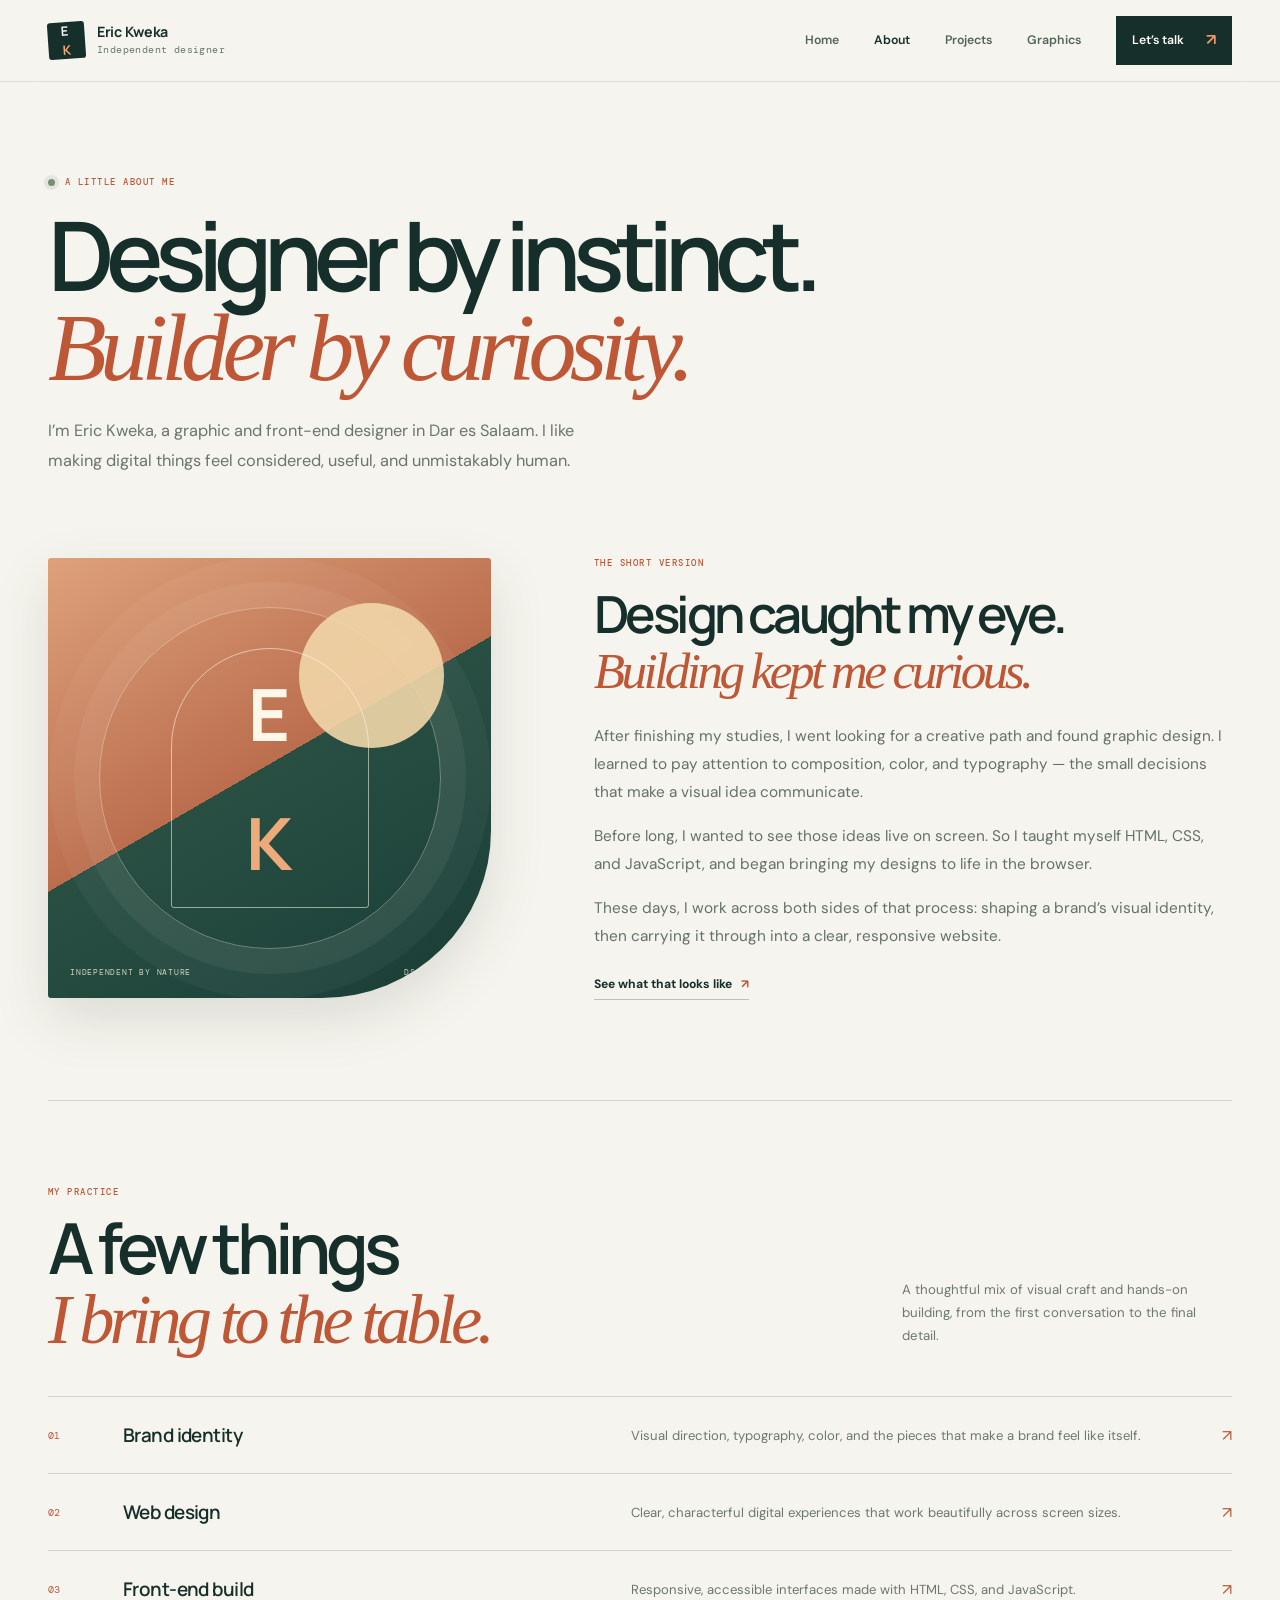
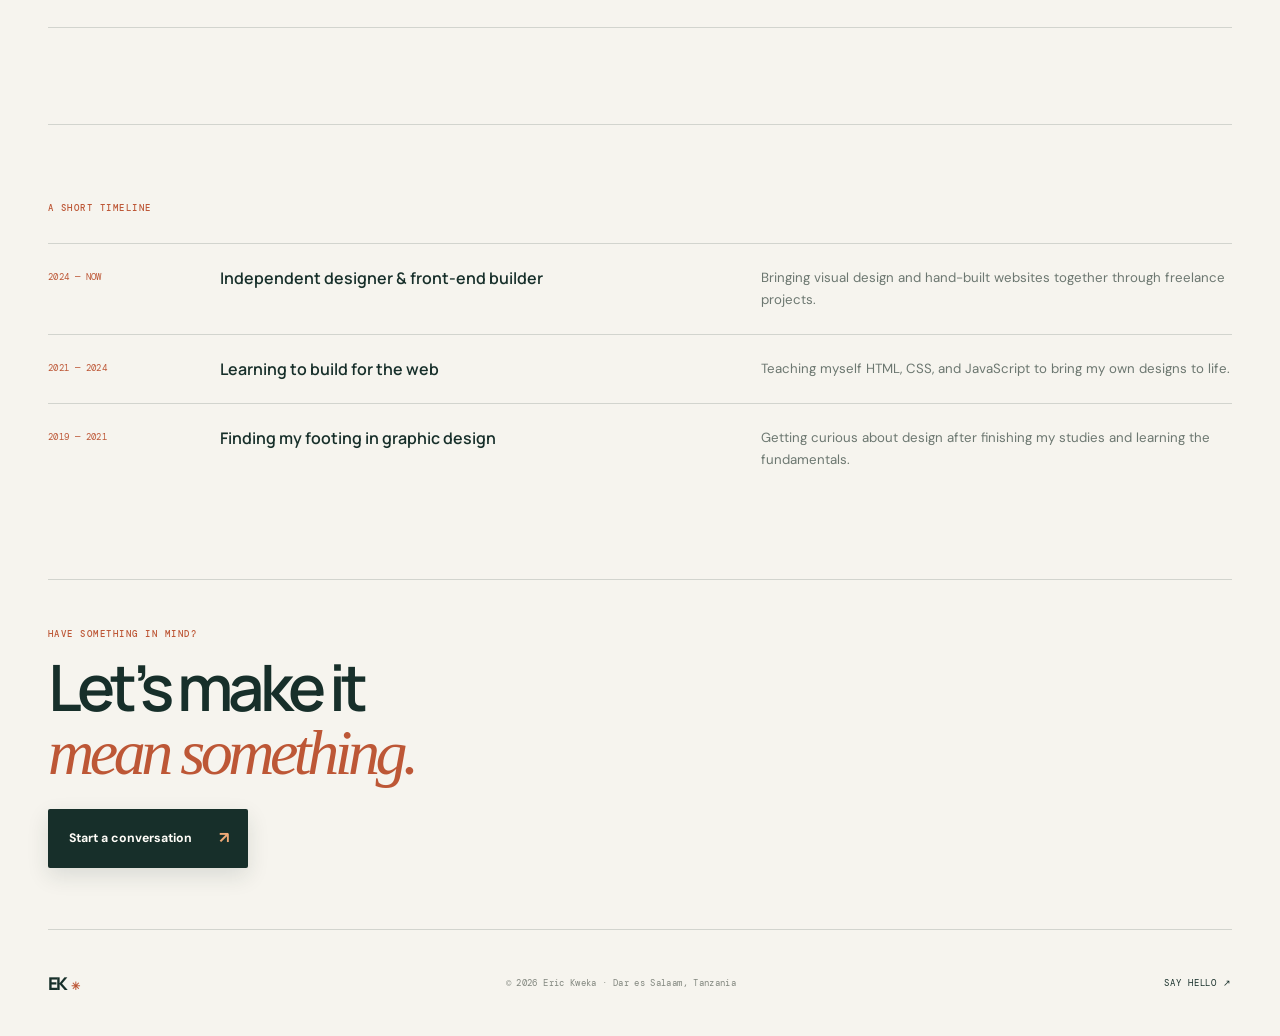
==== about.html @ 7717705d "Add files via upload" ====
<!doctype html>
<html lang="en">
<head>
  <meta charset="utf-8"><meta name="viewport" content="width=device-width, initial-scale=1"><meta name="theme-color" content="#f4f1e9">
  <meta name="description" content="Meet Eric Kweka, a graphic and front-end designer based in Dar es Salaam, Tanzania.">
  <title>About — Eric Kweka</title>
  <link rel="preconnect" href="https://fonts.googleapis.com"><link rel="preconnect" href="https://fonts.gstatic.com" crossorigin>
  <link href="https://fonts.googleapis.com/css2?family=DM+Mono:wght@400;500&family=DM+Sans:wght@400;500;600;700&family=Manrope:wght@400;500;600;700;800&display=swap" rel="stylesheet"><link rel="stylesheet" href="style.css">
</head>
<body>
  <header class="site-header"><a class="wordmark" href="index.html" aria-label="Eric Kweka, home"><span class="wordmark-mark">E<span>K</span></span><span>Eric Kweka<small>Independent designer</small></span></a><button class="menu-btn" aria-expanded="false" aria-controls="site-nav"><span>Menu</span><i></i><i></i></button><nav class="site-nav" id="site-nav" aria-label="Main navigation"><a href="index.html">Home</a><a href="about.html" aria-current="page">About</a><a href="projects.html">Projects</a><a href="graphics.html">Graphics</a><a class="nav-contact" href="contact.html">Let’s talk <span>↗</span></a></nav></header>
  <main class="wrap inner-page">
    <section class="page-intro"><p class="eyebrow"><span class="status-dot"></span> A LITTLE ABOUT ME</p><h1>Designer by instinct.<br><em>Builder by curiosity.</em></h1><p class="page-lede">I’m Eric Kweka, a graphic and front-end designer in Dar es Salaam. I like making digital things feel considered, useful, and unmistakably human.</p></section>
    <section class="about-story"><div class="about-art"><div class="portrait-monogram">E<span>K</span></div><div class="about-art-label"><span>INDEPENDENT BY NATURE</span><span>DSM · TZ&nbsp; ✳</span></div></div><div class="story-copy"><p class="eyebrow">THE SHORT VERSION</p><h2>Design caught my eye.<br><em>Building kept me curious.</em></h2><p>After finishing my studies, I went looking for a creative path and found graphic design. I learned to pay attention to composition, color, and typography — the small decisions that make a visual idea communicate.</p><p>Before long, I wanted to see those ideas live on screen. So I taught myself HTML, CSS, and JavaScript, and began bringing my designs to life in the browser.</p><p>These days, I work across both sides of that process: shaping a brand’s visual identity, then carrying it through into a clear, responsive website.</p><a class="text-link" href="projects.html">See what that looks like <span>↗</span></a></div></section>
    <section class="about-capabilities"><div class="section-heading"><div><p class="eyebrow">MY PRACTICE</p><h2>A few things<br><em>I bring to the table.</em></h2></div><p class="capabilities-note">A thoughtful mix of visual craft and hands-on building, from the first conversation to the final detail.</p></div><div class="capability-list"><div><span>01</span><h3>Brand identity</h3><p>Visual direction, typography, color, and the pieces that make a brand feel like itself.</p><b>↗</b></div><div><span>02</span><h3>Web design</h3><p>Clear, characterful digital experiences that work beautifully across screen sizes.</p><b>↗</b></div><div><span>03</span><h3>Front-end build</h3><p>Responsive, accessible interfaces made with HTML, CSS, and JavaScript.</p><b>↗</b></div></div></section>
    <section class="about-timeline"><p class="eyebrow">A SHORT TIMELINE</p><div class="timeline-row"><span>2024 — NOW</span><h3>Independent designer &amp; front-end builder</h3><p>Bringing visual design and hand-built websites together through freelance projects.</p></div><div class="timeline-row"><span>2021 — 2024</span><h3>Learning to build for the web</h3><p>Teaching myself HTML, CSS, and JavaScript to bring my own designs to life.</p></div><div class="timeline-row"><span>2019 — 2021</span><h3>Finding my footing in graphic design</h3><p>Getting curious about design after finishing my studies and learning the fundamentals.</p></div></section>
    <section class="mini-cta"><span class="eyebrow">HAVE SOMETHING IN MIND?</span><h2>Let’s make it<br><em>mean something.</em></h2><a class="button button-dark" href="contact.html">Start a conversation <span>↗</span></a></section>
  </main>
  <footer class="site-footer wrap"><a class="footer-mark" href="index.html">EK<span>✳</span></a><span>© <span data-year>2026</span> Eric Kweka · Dar es Salaam, Tanzania</span><a href="mailto:kwekae376@gmail.com">SAY HELLO ↗</a></footer><script src="nav.js" defer></script>
</body>
</html>
---- style.css ----
@import url('https://fonts.googleapis.com/css2?family=DM+Mono:wght@400;500&family=DM+Sans:wght@400;500;600;700&family=Manrope:wght@400;500;600;700;800&display=swap');

:root{--paper:#f4f1e9;--paper-light:#fcfaf5;--ink:#183b35;--ink-soft:#31584e;--muted:#6b7770;--orange:#d06e46;--orange-light:#e9a176;--line:rgba(24,59,53,.18);--dark:#183b35;--white:#fffdf8;--mono:'DM Mono',monospace;--sans:'DM Sans',sans-serif;--display:'Manrope',sans-serif;--page:1160px}
*{box-sizing:border-box}html{scroll-behavior:smooth;scroll-padding-top:100px}body{margin:0;background:var(--paper);color:var(--ink);font:400 16px/1.65 var(--sans);-webkit-font-smoothing:antialiased}a{color:inherit;text-decoration:none}button,input,textarea{font:inherit}button,a{-webkit-tap-highlight-color:transparent}a:focus-visible,button:focus-visible,input:focus-visible,textarea:focus-visible{outline:2px solid var(--orange);outline-offset:4px}::selection{background:var(--orange);color:white}.wrap{width:min(var(--page),calc(100% - 96px));margin-inline:auto}
.site-header{height:88px;padding:0 max(48px,calc((100vw - var(--page))/2));display:flex;align-items:center;justify-content:space-between;border-bottom:1px solid var(--line);position:relative;z-index:10;background:rgba(244,241,233,.96)}.wordmark{display:flex;align-items:center;gap:12px;font:700 .89rem/1.2 var(--display);letter-spacing:-.02em}.wordmark>span:last-child{display:block}.wordmark small{display:block;color:var(--muted);font:400 .62rem/1.5 var(--mono);letter-spacing:.04em;margin-top:3px}.wordmark-mark{height:37px;width:37px;border-radius:50%;display:grid;place-items:center;background:var(--ink);color:var(--paper);font:700 .81rem var(--display);letter-spacing:-.1em;padding-right:3px}.wordmark-mark span{color:var(--orange-light)}.site-nav{display:flex;align-items:center;gap:35px}.site-nav>a{font-size:.8rem;font-weight:600;color:#53645d;transition:color .2s}.site-nav>a:hover,.site-nav>a[aria-current=page]{color:var(--ink)}.site-nav .nav-contact{display:flex;align-items:center;gap:22px;padding:10px 14px 10px 17px;border:1px solid var(--line);color:var(--ink)}.nav-contact span{color:var(--orange);font-size:1rem}.menu-btn{display:none}
.hero{padding-top:63px;display:grid;grid-template-columns:1.04fr .96fr;column-gap:45px;align-items:center;position:relative}.hero-copy{padding:19px 0 38px;position:relative;z-index:1}.eyebrow{display:flex;align-items:center;gap:10px;margin:0 0 19px;color:var(--orange);font:500 .61rem/1.5 var(--mono);letter-spacing:.14em}.status-dot{display:inline-block;width:7px;height:7px;border-radius:50%;background:#739174;box-shadow:0 0 0 4px rgba(115,145,116,.14);flex:none}.eyebrow-place{color:#8b9186}.hero h1,.page-intro h1{font:600 clamp(3.9rem,7.3vw,6.65rem)/.96 var(--display);letter-spacing:-.085em;margin:0;color:var(--ink)}h1 em,h2 em{font-family:Georgia,serif;font-weight:400;letter-spacing:-.07em;color:var(--orange);font-style:italic}.hero h1>span{color:var(--orange)}.hero-intro{max-width:445px;color:#606e67;font-size:1rem;line-height:1.85;margin:26px 0 24px}.hero-cta{display:flex;align-items:center;gap:27px}.button{display:inline-flex;align-items:center;justify-content:space-between;gap:27px;padding:14px 17px 14px 19px;border:1px solid transparent;font-size:.77rem;font-weight:700;transition:transform .2s,background .2s,color .2s}.button:hover{transform:translateY(-2px)}.button-dark{background:var(--ink);color:var(--white)}.button-dark:hover{background:#26534a}.button span{color:var(--orange-light);font-size:1rem}.text-link{display:inline-flex;align-items:center;gap:9px;font-size:.76rem;font-weight:700;border-bottom:1px solid rgba(24,59,53,.27);padding-bottom:5px;transition:color .2s,border-color .2s}.text-link:hover{color:var(--orange);border-color:var(--orange)}.text-link span{color:var(--orange)}
.hero-visual{height:456px;position:relative;overflow:hidden;background:#d7a579;isolation:isolate}.hero-visual:before{content:'';position:absolute;inset:14px;border:1px solid rgba(255,250,235,.45);z-index:5;pointer-events:none}.hero-visual:after{content:'';position:absolute;inset:0;background:linear-gradient(180deg,rgba(246,208,162,.04),rgba(24,59,53,.04));pointer-events:none}.visual-index{position:absolute;z-index:6;top:29px;left:30px;color:#fff9ec;font:400 .53rem/1.7 var(--mono);letter-spacing:.1em}.sun{width:134px;height:134px;position:absolute;z-index:-1;left:54%;top:18%;transform:translateX(-50%);border-radius:50%;background:#f5dfb6;box-shadow:0 0 55px rgba(255,241,197,.32)}.coast{position:absolute;left:-10%;width:125%;border-radius:50% 50% 0 0/30% 30% 0 0}.coast-back{height:37%;bottom:25%;background:#678476;transform:rotate(-8deg)}.coast-front{height:41%;bottom:4%;background:linear-gradient(165deg,#355d51,#183d36);transform:rotate(5deg)}.coast-front:after{content:'';position:absolute;inset:30% 0 0;background:repeating-linear-gradient(175deg,transparent 0 23px,rgba(245,231,198,.16) 24px 25px)}.visual-plant{position:absolute;z-index:4;bottom:-25px;height:60%;width:1px;background:#214338;transform-origin:bottom}.plant-a{left:24%;transform:rotate(-17deg)}.plant-b{right:21%;height:45%;transform:rotate(13deg)}.visual-plant i{position:absolute;width:57px;height:21px;border:1px solid #214338;border-radius:100% 0 100% 0;left:-54px}.visual-plant i:nth-child(1){top:18%;transform:rotate(-30deg)}.visual-plant i:nth-child(2){top:34%;left:0;transform:rotate(30deg) scaleX(-1)}.visual-plant i:nth-child(3){top:50%;transform:rotate(-30deg)}.visual-plant i:nth-child(4){top:65%;left:0;transform:rotate(30deg) scaleX(-1)}.visual-plant i:nth-child(5){top:79%;transform:rotate(-30deg)}.visual-caption{position:absolute;z-index:6;bottom:27px;left:30px;right:30px;color:white;display:flex;justify-content:space-between;font:400 .53rem var(--mono);letter-spacing:.1em}.visual-caption b{color:#f2c09c;font-size:.9rem;margin-left:5px}.hero-bottom{grid-column:1/-1;display:flex;justify-content:space-between;border-top:1px solid var(--line);padding:15px 0 23px;color:#899087;font:400 .55rem var(--mono);letter-spacing:.11em}.hero-bottom a{color:var(--ink)}.hero-bottom a span{color:var(--orange);margin-left:6px}
.intro-band{background:#e9e5da}.intro-band-inner{min-height:217px;display:grid;grid-template-columns:175px 1fr 42px;align-items:center;gap:32px;padding-block:40px}.intro-band .eyebrow{align-self:start;margin-top:22px}.intro-band-inner>p{max-width:710px;margin:0;font:500 clamp(1.38rem,2.7vw,2.15rem)/1.42 var(--display);letter-spacing:-.055em}.intro-band-inner>p em{font:italic 400 1.07em Georgia,serif;color:var(--orange)}.round-link,.arrow-circle{display:grid;place-items:center;width:38px;height:38px;border:1px solid var(--line);border-radius:50%;color:var(--orange);font-size:1rem;transition:background .2s,color .2s}.round-link:hover,.work-card:hover .arrow-circle{background:var(--ink);color:white}
.work-section{padding-top:105px;padding-bottom:100px}.section-heading{display:flex;align-items:flex-end;justify-content:space-between;margin-bottom:36px}.section-heading .eyebrow{margin-bottom:14px}.section-heading h2,.about-capabilities h2{margin:0;font:600 clamp(2.7rem,5vw,4.2rem)/.98 var(--display);letter-spacing:-.075em}.section-heading h2 em,.about-capabilities h2 em{color:var(--orange)}.section-heading>.text-link{margin-bottom:7px}.work-grid{display:grid;grid-template-columns:1fr 1fr;gap:26px}.work-card{display:block}.work-art{height:360px;position:relative;overflow:hidden;isolation:isolate}.serengeti-art{background:linear-gradient(180deg,#ce9771 0 38%,#83937a 38% 56%,#264d42 100%)}.work-art-note{position:absolute;top:26px;left:27px;color:rgba(255,252,241,.85);font:400 .53rem/1.65 var(--mono);letter-spacing:.1em}.work-sun{position:absolute;right:20%;top:18%;width:94px;height:94px;border-radius:50%;background:#f3d9aa;box-shadow:0 0 45px rgba(250,221,172,.25)}.work-hill{position:absolute;left:-10%;width:120%;border-radius:50% 50% 0 0}.hill-a{height:43%;bottom:21%;background:#718a73;transform:rotate(-8deg)}.hill-b{height:42%;bottom:-2%;background:linear-gradient(170deg,#355e4e,#173d36);transform:rotate(4deg)}.work-art-title{position:absolute;z-index:3;left:32px;bottom:43px;color:#fff9ec;font:700 clamp(1.7rem,3.6vw,2.7rem)/.9 var(--display);letter-spacing:.1em;text-shadow:0 2px 15px rgba(0,0,0,.15)}.work-art-title i{font:500 .56em/.95 Georgia,serif;letter-spacing:.31em}.work-number{position:absolute;z-index:3;right:27px;top:26px;color:#fff9ec;font:400 .55rem var(--mono);letter-spacing:.1em}.work-baobab{background:#dc9764}.baobab-art{background:radial-gradient(ellipse at 55% 67%,rgba(250,217,150,.8) 0 2%,transparent 45%),linear-gradient(155deg,#d98f61,#a7583e 63%,#543d32)}.baobab-art:before{content:'';position:absolute;width:450px;height:450px;border:1px solid rgba(255,245,223,.32);border-radius:50%;top:-185px;right:-100px;box-shadow:0 0 0 25px rgba(255,245,223,.04),0 0 0 51px rgba(255,245,223,.035)}.baobab-sun{position:absolute;right:24%;top:24%;width:84px;height:84px;border-radius:50%;background:#f6d8a0}.baobab-tree{position:absolute;z-index:1;bottom:2%;left:62%;width:19px;height:47%;background:#503e30;clip-path:polygon(43% 25%,30% 100%,75% 100%,56% 27%,91% 14%,95% 8%,62% 17%,62% 3%,51% 0,46% 17%,13% 7%,2% 11%,39% 24%)}.baobab-tree:after{content:'';position:absolute;inset:0 0 auto -140px;width:280px;height:90px;border:11px solid #503e30;border-bottom:0;border-radius:50% 50% 0 0}.work-meta{display:flex;justify-content:space-between;align-items:center;padding:19px 0 2px;border-bottom:1px solid var(--line)}.work-meta .eyebrow{font-size:.52rem;margin:0 0 8px;letter-spacing:.12em}.work-meta h3{font:600 1.3rem var(--display);letter-spacing:-.045em;margin:0 0 18px}.arrow-circle{width:33px;height:33px;align-self:center;margin-top:-4px}.work-endnote{margin-top:36px;display:flex;justify-content:space-between;color:#8a928a;font:400 .55rem var(--mono);letter-spacing:.13em}.work-endnote span:last-child{color:var(--orange);font-size:.9rem}
.statement{background:var(--ink);color:var(--paper)}.statement-inner{min-height:360px;position:relative;padding-block:62px;overflow:hidden}.statement .eyebrow{color:#e8a47d}.statement-inner>p{position:relative;z-index:1;font:600 clamp(2.8rem,6vw,5rem)/.99 var(--display);letter-spacing:-.08em;margin:0 0 28px}.statement-inner>p em{color:#e69b72}.button-light{background:var(--paper);color:var(--ink)}.button-light:hover{background:#fff}.statement-star{position:absolute;right:8%;top:11%;color:rgba(245,241,231,.08);font-size:19rem;line-height:1}.site-footer{min-height:98px;display:flex;align-items:center;justify-content:space-between;color:#82877f;font:400 .56rem var(--mono);letter-spacing:.04em}.footer-mark{font:800 1rem var(--display);letter-spacing:-.12em;color:var(--ink)}.footer-mark span{color:var(--orange);font-size:.7rem;margin-left:5px}.site-footer>a:last-child{color:var(--ink);letter-spacing:.1em}
.inner-page{padding-top:76px}.page-intro{max-width:890px;margin-bottom:69px}.page-intro .eyebrow{margin-bottom:20px}.page-intro h1{font-size:clamp(3.6rem,7vw,6rem);line-height:.99}.page-intro h1 em{color:var(--orange)}.page-lede{max-width:540px;margin:24px 0 0;color:#69756e;font-size:1rem;line-height:1.8}.about-story{display:grid;grid-template-columns:.82fr 1.18fr;gap:clamp(40px,8vw,112px);align-items:center;padding-bottom:100px}.about-art{height:440px;position:relative;overflow:hidden;background:linear-gradient(150deg,#dda17b,#bb6e4e 48%,#294f43 48%,#193d36);display:grid;place-items:center}.about-art:before,.about-art:after{content:'';position:absolute;border:1px solid rgba(255,249,234,.35);border-radius:50%}.about-art:before{width:340px;height:340px;box-shadow:0 0 0 25px rgba(255,249,234,.05),0 0 0 50px rgba(255,249,234,.035)}.about-art:after{width:145px;height:145px;background:#f1d6a9;border:0;top:45px;right:47px;opacity:.9}.portrait-monogram{position:relative;z-index:2;width:198px;height:260px;border:1px solid rgba(255,249,234,.55);border-radius:100px 100px 2px 2px;display:grid;place-items:center;padding-right:12px;color:#fff8e9;font:700 4.5rem var(--display);letter-spacing:-.16em}.portrait-monogram span{color:#edaa7b}.about-art-label{position:absolute;z-index:3;left:22px;right:22px;bottom:21px;display:flex;justify-content:space-between;color:rgba(255,249,234,.78);font:400 .48rem var(--mono);letter-spacing:.1em}.story-copy .eyebrow{margin-bottom:15px}.story-copy h2{font:600 clamp(2rem,3.6vw,3.05rem)/1.07 var(--display);letter-spacing:-.07em;margin:0 0 23px}.story-copy h2 em{color:var(--orange)}.story-copy>p:not(.eyebrow){color:#64716b;font-size:.91rem;line-height:1.85;margin:0 0 15px}.story-copy .text-link{margin-top:8px}
.about-capabilities{padding:72px 0 89px;border-top:1px solid var(--line);border-bottom:1px solid var(--line)}.about-capabilities .section-heading{align-items:flex-end}.capabilities-note{max-width:330px;margin:0 0 7px;color:#6e7972;font-size:.83rem;line-height:1.75}.capability-list{border-top:1px solid var(--line);margin-top:34px}.capability-list>div{display:grid;grid-template-columns:55px 1fr 1.15fr 20px;align-items:center;gap:20px;padding:22px 0;border-bottom:1px solid var(--line)}.capability-list>div>span{font:400 .6rem var(--mono);color:var(--orange)}.capability-list h3{font:600 1.08rem var(--display);letter-spacing:-.03em;margin:0}.capability-list p{margin:0;color:#6c7770;font-size:.77rem}.capability-list b{font:400 1rem var(--sans);color:var(--orange);text-align:right}.about-timeline{padding:77px 0 85px}.about-timeline>.eyebrow{margin-bottom:27px}.timeline-row{display:grid;grid-template-columns:150px 1.1fr 1fr;align-items:start;gap:22px;padding:19px 0;border-top:1px solid var(--line)}.timeline-row>span{font:400 .57rem var(--mono);color:var(--orange);letter-spacing:.04em;padding-top:4px}.timeline-row h3{font:600 .91rem var(--display);margin:0}.timeline-row p{margin:0;color:#6c7770;font-size:.76rem;line-height:1.65}.mini-cta{position:relative;padding:37px 0 50px;border-top:1px solid var(--line);border-bottom:1px solid var(--line)}.mini-cta .eyebrow{margin-bottom:14px}.mini-cta h2,.project-end h2{font:600 clamp(2.6rem,5vw,4rem)/.98 var(--display);letter-spacing:-.075em;margin:0 0 25px}.mini-cta h2 em,.project-end h2 em{color:var(--orange)}
.projects-page .page-intro{margin-bottom:61px}.project-showcase{display:grid;grid-template-columns:1.05fr .95fr;align-items:center;gap:clamp(38px,7vw,90px);padding:0 0 92px;margin-bottom:7px}.project-showcase+.project-showcase{border-top:1px solid var(--line);padding-top:80px}.project-showcase.showcase-reverse .showcase-art{order:2}.showcase-art{height:396px;position:relative;overflow:hidden;isolation:isolate}.showcase-art.serengeti-art{background:linear-gradient(180deg,#cd9875 0 35%,#80917a 35% 56%,#244a3e 100%)}.showcase-art.baobab-art{background:radial-gradient(ellipse at 56% 70%,rgba(249,215,147,.83) 0 2%,transparent 45%),linear-gradient(155deg,#dc986b,#a65d42 63%,#503d32)}.showcase-art .work-art-title{font-size:clamp(2rem,4vw,3.1rem);left:37px;bottom:50px}.showcase-art .work-art-note{top:32px;left:37px}.showcase-art .work-number{top:33px;right:35px}.showcase-art .work-sun{width:105px;height:105px}.showcase-art .baobab-sun{width:95px;height:95px}.showcase-tag{position:absolute;z-index:4;bottom:15px;right:18px;color:rgba(255,250,237,.72);font:400 .45rem var(--mono);letter-spacing:.08em}.showcase-copy .eyebrow{margin-bottom:17px}.showcase-copy h2{font:600 clamp(2.8rem,5vw,4.1rem)/.93 var(--display);letter-spacing:-.08em;margin:0 0 20px}.showcase-copy h2 em{color:var(--orange)}.showcase-copy>p:not(.eyebrow){max-width:440px;color:#68756e;font-size:.87rem;line-height:1.85;margin:0 0 23px}.project-facts{border-top:1px solid var(--line);margin:24px 0 24px}.project-facts>div{display:flex;justify-content:space-between;gap:18px;padding:12px 0;border-bottom:1px solid var(--line)}.project-facts span{color:#91948a;font:400 .5rem var(--mono);letter-spacing:.08em}.project-facts b{font-size:.66rem;font-weight:600;text-align:right}.project-end{border-top:1px solid var(--line);padding:56px 0 69px}.project-end>.eyebrow{margin-bottom:14px}
.contact-page{padding-bottom:20px}.contact-intro{max-width:780px;margin-bottom:57px}.contact-intro h1{font-size:clamp(3.55rem,7vw,5.9rem)}.contact-layout{display:grid;grid-template-columns:.82fr 1.18fr;min-height:475px;background:var(--paper-light);border:1px solid rgba(24,59,53,.12)}.contact-aside{position:relative;overflow:hidden;padding:35px 38px;background:var(--ink);color:var(--paper)}.contact-aside>.eyebrow{color:#e6a17a;margin-bottom:20px}.contact-aside>p{position:relative;z-index:1;max-width:300px;margin:0 0 36px;font:500 1.35rem/1.45 var(--display);letter-spacing:-.045em}.contact-detail{position:relative;z-index:1;padding:14px 0;border-top:1px solid rgba(245,241,231,.19)}.contact-detail>span{display:block;margin-bottom:5px;color:#d68c66;font:400 .52rem var(--mono);letter-spacing:.12em}.contact-detail>a,.contact-detail>p{margin:0;font-size:.78rem;color:rgba(250,248,239,.88)}.contact-detail>a{display:flex;justify-content:space-between;align-items:center}.contact-detail>a b{color:#e9a176;font-size:.95rem}.availability{position:relative;z-index:1;margin-top:20px;display:flex;align-items:center;gap:10px;color:rgba(250,248,239,.73);font-size:.69rem}.contact-aside-mark{position:absolute;right:-46px;bottom:-116px;font-size:18rem;line-height:1;color:rgba(255,255,255,.045)}.form-panel{padding:38px 42px}.form-panel>.eyebrow{justify-content:space-between;margin-bottom:28px}.form-step{color:#9a9a8d}.form-row{display:grid;grid-template-columns:1fr 1fr;gap:17px}.form-field{margin-bottom:21px}.form-field label{display:block;color:#69766e;font:500 .53rem var(--mono);letter-spacing:.1em;margin-bottom:8px}.form-field input,.form-field textarea{display:block;width:100%;padding:12px 13px;border:1px solid rgba(24,59,53,.19);border-radius:0;background:#f8f6ef;color:var(--ink);font:400 .78rem var(--sans);transition:border .2s,background .2s;resize:vertical}.form-field input::placeholder,.form-field textarea::placeholder{color:#a1a49b}.form-field input:focus,.form-field textarea:focus{outline:none;border-color:var(--orange);background:white}.form-field textarea{min-height:133px}.form-honeypot{position:absolute;left:-5000px}.submit-button{min-width:207px;border:0;cursor:pointer}.submit-button:disabled{opacity:.65;cursor:wait;transform:none}.form-note{color:#92958b;font-size:.63rem;margin:12px 0 0}.form-status{display:none;font-size:.78rem;margin:12px 0 0}.form-status.is-visible{display:block}.form-status.is-success{color:#3a7853}.form-status.is-error{color:#aa4d3c}.contact-bottom{display:flex;justify-content:space-between;align-items:center;padding:32px 0 13px;color:#93958b;font:400 .53rem var(--mono);letter-spacing:.14em}.contact-bottom span:nth-child(2){color:var(--orange);font-size:1.1rem}
@media(min-width:1500px){.hero-visual{height:490px}.hero{padding-top:74px}.hero h1{font-size:6.7rem}}
@media(max-width:900px){.wrap{width:min(var(--page),calc(100% - 56px))}.site-header{height:74px;padding-inline:28px}.site-nav{gap:24px}.hero{padding-top:48px;column-gap:28px}.hero h1{font-size:clamp(3.3rem,7.6vw,5.3rem)}.hero-visual{height:390px}.hero-intro{font-size:.91rem}.intro-band-inner{grid-template-columns:130px 1fr 38px;gap:21px}.work-section{padding-top:79px;padding-bottom:80px}.work-art{height:300px}.about-story{gap:42px}.about-art{height:390px}.project-showcase{gap:38px}.showcase-art{height:345px}.contact-layout{grid-template-columns:.9fr 1.1fr}.contact-aside{padding:31px 27px}.form-panel{padding:33px 28px}}
@media(max-width:680px){.wrap{width:calc(100% - 40px)}.site-header{height:68px;padding-inline:20px}.wordmark-mark{width:34px;height:34px}.menu-btn{display:flex;align-items:center;gap:8px;padding:8px 0 8px 12px;border:0;background:none;color:var(--ink);font:600 .7rem var(--mono)}.menu-btn i{position:absolute;width:15px;height:1px;background:var(--ink);right:58px;transition:transform .2s}.menu-btn i:nth-of-type(1){transform:translateY(-3px)}.menu-btn i:nth-of-type(2){transform:translateY(3px)}.menu-btn[aria-expanded=true] i:nth-of-type(1){transform:rotate(45deg)}.menu-btn[aria-expanded=true] i:nth-of-type(2){transform:rotate(-45deg)}.site-nav{display:none;position:absolute;top:67px;left:0;right:0;padding:14px 21px 21px;background:var(--paper);border-bottom:1px solid var(--line);box-shadow:0 15px 24px rgba(24,59,53,.09);align-items:stretch;gap:0}.site-nav.is-open{display:flex;flex-direction:column}.site-nav>a{padding:13px 0;border-bottom:1px solid var(--line)}.site-nav .nav-contact{margin-top:11px;padding:12px 14px;border:1px solid var(--line);justify-content:space-between}.hero{display:flex;flex-direction:column;align-items:stretch;padding-top:43px}.hero-copy{padding:0 0 26px}.eyebrow{font-size:.55rem}.hero h1{font-size:clamp(3.65rem,14.5vw,5.4rem)}.hero-intro{max-width:410px;margin:21px 0;font-size:.88rem}.hero-cta{gap:18px}.button{padding:13px 14px 13px 16px;font-size:.7rem}.hero-visual{height:315px;margin:8px 0 0}.visual-index{top:25px;left:25px}.visual-caption{bottom:24px;left:25px;right:25px}.hero-bottom{padding:14px 0 19px;font-size:.46rem}.intro-band-inner{min-height:0;grid-template-columns:1fr 36px;gap:12px;padding-block:31px}.intro-band .eyebrow{grid-column:1/-1;margin:0 0 7px}.intro-band-inner>p{font-size:1.36rem;line-height:1.47}.round-link{width:33px;height:33px}.work-section{padding-top:60px;padding-bottom:62px}.section-heading{display:block;margin-bottom:25px}.section-heading h2,.about-capabilities h2{font-size:3.15rem}.section-heading>.text-link{margin-top:20px}.work-grid{grid-template-columns:1fr;gap:27px}.work-art{height:clamp(250px,80vw,355px)}.work-art-title{font-size:2.2rem;left:26px;bottom:37px}.work-meta h3{font-size:1.2rem}.work-endnote{margin-top:27px;font-size:.47rem}.statement-inner{min-height:0;padding-block:49px}.statement-inner>p{font-size:3.2rem}.statement-star{font-size:13rem;right:-20px;top:23%}.site-footer{min-height:88px;display:grid;grid-template-columns:35px 1fr auto;gap:10px;font-size:.45rem}.site-footer>a:last-child{font-size:.46rem}.inner-page{padding-top:51px}.page-intro{margin-bottom:43px}.page-intro h1{font-size:clamp(3.25rem,12.6vw,4.75rem)}.page-lede{font-size:.9rem;margin-top:19px}.about-story{grid-template-columns:1fr;gap:30px;padding-bottom:62px}.about-art{height:340px}.story-copy h2{font-size:2.35rem}.about-capabilities{padding:53px 0 58px}.about-capabilities .section-heading{display:block}.capabilities-note{margin-top:20px}.capability-list{margin-top:24px}.capability-list>div{grid-template-columns:30px 1fr 17px;gap:10px;padding:17px 0}.capability-list h3{font-size:.93rem}.capability-list p{grid-column:2;grid-row:2;font-size:.72rem}.capability-list b{grid-column:3;grid-row:1}.about-timeline{padding:53px 0 60px}.timeline-row{grid-template-columns:1fr;gap:6px;padding:15px 0}.timeline-row>span{font-size:.52rem}.timeline-row h3{font-size:.88rem}.timeline-row p{font-size:.72rem}.mini-cta{padding:30px 0 39px}.mini-cta h2,.project-end h2{font-size:3.05rem}
.projects-page .page-intro{margin-bottom:42px}.project-showcase{grid-template-columns:1fr;gap:24px;padding-bottom:55px}.project-showcase+.project-showcase{padding-top:53px}.project-showcase.showcase-reverse .showcase-art{order:0}.showcase-art{height:clamp(270px,83vw,365px)}.showcase-art .work-art-title{font-size:2.45rem;left:28px;bottom:42px}.showcase-copy h2{font-size:3.2rem}.showcase-copy>p:not(.eyebrow){font-size:.82rem}.project-facts>div{padding:11px 0}.project-end{padding:42px 0 52px}.contact-page{padding-bottom:8px}.contact-intro{margin-bottom:37px}.contact-layout{grid-template-columns:1fr}.contact-aside{padding:27px 24px 24px}.contact-aside>p{font-size:1.2rem;margin-bottom:24px}.contact-detail{padding:11px 0}.contact-detail>a,.contact-detail>p{font-size:.75rem}.availability{margin-top:16px}.form-panel{padding:28px 23px}.form-panel>.eyebrow{margin-bottom:21px}.form-row{grid-template-columns:1fr;gap:0}.form-field{margin-bottom:17px}.form-field textarea{min-height:120px}.contact-bottom{padding:25px 0 9px;font-size:.43rem}}
@media(prefers-reduced-motion:reduce){*,*::before,*::after{scroll-behavior:auto!important;animation-duration:.01ms!important;animation-iteration-count:1!important;transition-duration:.01ms!important}}

/* Editorial refresh */
:root{--paper:#f6f4ee;--paper-light:#fffefa;--ink:#172f2a;--ink-soft:#31584e;--muted:#68746d;--orange:#bd5736;--orange-light:#f0aa78;--line:rgba(23,47,42,.16);--page:1216px}
body{background:var(--paper)}
.site-header{height:82px;position:sticky;top:0;background:rgba(246,244,238,.9);backdrop-filter:blur(16px);border-color:rgba(23,47,42,.1)}
.wordmark-mark{border-radius:3px;transform:rotate(-4deg)}
.site-nav>a{font-size:.77rem}.site-nav .nav-contact{background:var(--ink);color:#fffefa;border:0;padding:11px 16px}.site-nav .nav-contact span{color:#ed9a68}
.hero{padding-top:76px;column-gap:7%;min-height:610px}.hero-copy{padding:22px 0 47px}.hero h1{font-size:clamp(4.3rem,8vw,7.25rem);line-height:.9;letter-spacing:-.095em}.hero h1>span{color:var(--orange)}
.eyebrow{font-size:.58rem;letter-spacing:.16em}.hero-intro{font-size:1.02rem;line-height:1.8;max-width:420px}.button{border-radius:2px;padding:15px 18px 15px 20px}.button-dark{box-shadow:0 8px 22px rgba(23,47,42,.12)}
.hero-visual{height:500px;border-radius:3px 3px 48% 3px;background:linear-gradient(155deg,#dda17b 0%,#c16d51 46%,#31594d 46%,#163d35 100%);box-shadow:0 24px 60px rgba(36,59,46,.16)}
.hero-visual:before{inset:13px;border-radius:2px 2px 46% 2px}.hero-visual:after{background:linear-gradient(180deg,rgba(255,255,255,.08),transparent 38%,rgba(12,37,32,.16))}.sun{width:155px;height:155px;left:60%;top:15%;box-shadow:0 0 75px rgba(255,231,181,.38)}
.coast-back{background:#82917a}.coast-front{background:linear-gradient(165deg,#315d4c,#12382f)}.coast-front:after{opacity:.42}.visual-plant i{border-color:#183f34}.visual-index,.visual-caption{font-size:.56rem}.hero-bottom{padding-top:17px;color:#777f74}.intro-band{background:#e9e5da}.intro-band-inner{min-height:228px}.intro-band-inner>p{font-size:clamp(1.5rem,3vw,2.35rem);max-width:770px}
.work-section{padding-top:120px;padding-bottom:115px}.section-heading{margin-bottom:42px}.section-heading h2,.about-capabilities h2{font-size:clamp(3.2rem,5.5vw,4.75rem)}.work-grid{gap:30px}.work-art{height:410px;border-radius:3px}.serengeti-art{background:linear-gradient(180deg,#d7a183 0 34%,#9a9e80 34% 54%,#345847 100%)}.work-card:first-child .work-art:after{content:'01';position:absolute;right:22px;bottom:20px;font:500 5.5rem/.8 var(--display);letter-spacing:-.09em;color:rgba(255,250,237,.15)}.baobab-art{background:radial-gradient(ellipse at 51% 62%,rgba(251,218,157,.72) 0 2%,transparent 40%),linear-gradient(150deg,#e0a276,#bd684c 58%,#554338)}.work-art-title{font-size:clamp(2.2rem,4vw,3.1rem);letter-spacing:.075em}.work-meta{padding-top:20px}.work-meta h3{font-size:1.42rem}.arrow-circle{color:var(--ink);border-color:rgba(23,47,42,.25)}.work-card:hover .work-art{transform:translateY(-4px);transition:transform .35s cubic-bezier(.2,.8,.2,1)}
.statement{background:radial-gradient(ellipse at 90% 15%,rgba(85,119,94,.34),transparent 35%),#172f2a}.statement-inner{min-height:390px;padding-block:76px}.statement-inner>p{font-size:clamp(3.4rem,6.8vw,5.6rem)}.statement-star{color:rgba(245,241,231,.055)}.site-footer{min-height:106px}.footer-mark{font-size:1.1rem}
.inner-page{padding-top:94px}.page-intro{margin-bottom:82px}.page-intro h1{font-size:clamp(4rem,7.5vw,6.6rem);line-height:.93}.page-lede{font-size:1.02rem;max-width:565px}.about-art{border-radius:3px 3px 38% 3px;box-shadow:0 20px 55px rgba(36,59,46,.13)}.portrait-monogram{border-radius:100px 100px 3px 3px}.story-copy h2{font-size:clamp(2.35rem,4vw,3.4rem)}.story-copy>p:not(.eyebrow){font-size:.96rem}.about-capabilities{padding:85px 0 96px}.capability-list>div{padding:25px 0}.capability-list h3{font-size:1.18rem}.capability-list p{font-size:.82rem}.timeline-row{padding:23px 0}.timeline-row h3{font-size:1rem}.timeline-row p{font-size:.83rem}.mini-cta{padding:48px 0 61px}
.project-showcase{gap:clamp(50px,8vw,108px);padding-bottom:108px}.project-showcase+.project-showcase{padding-top:92px}.showcase-art{height:445px;border-radius:3px}.showcase-art.serengeti-art{background:linear-gradient(180deg,#d7a183 0 34%,#9a9e80 34% 54%,#345847 100%)}.showcase-art.baobab-art{background:radial-gradient(ellipse at 52% 63%,rgba(251,218,157,.72) 0 2%,transparent 40%),linear-gradient(150deg,#e0a276,#bd684c 58%,#554338)}.showcase-copy h2{font-size:clamp(3rem,5.3vw,4.6rem)}.showcase-copy>p:not(.eyebrow){font-size:.94rem}.project-facts b{font-size:.72rem}.showcase-tag{font-size:.5rem}
.contact-layout{background:var(--paper-light);box-shadow:0 22px 60px rgba(36,59,46,.09);border:0}.contact-aside{padding:43px 42px;background:radial-gradient(ellipse at 15% 90%,rgba(83,120,93,.32),transparent 43%),#172f2a}.contact-aside>p{font-size:1.5rem}.form-panel{padding:43px 46px}.form-field input,.form-field textarea{border-radius:2px;padding:14px}.contact-bottom{padding-top:40px}
@media(max-width:900px){.hero{min-height:0;padding-top:58px}.hero-visual{height:420px}.work-art{height:340px}.showcase-art{height:365px}.inner-page{padding-top:72px}}
@media(max-width:680px){.site-header{height:68px}.hero{padding-top:45px}.hero h1{font-size:clamp(3.8rem,15vw,5.5rem)}.hero-visual{height:340px;border-radius:3px 3px 35% 3px}.work-section{padding-top:72px;padding-bottom:70px}.work-art{height:clamp(270px,84vw,370px)}.intro-band-inner{padding-block:35px}.statement-inner{padding-block:55px}.inner-page{padding-top:56px}.page-intro{margin-bottom:51px}.page-intro h1{font-size:clamp(3.45rem,13vw,4.8rem)}.about-art{height:360px}.about-capabilities{padding:59px 0 67px}.project-showcase{padding-bottom:65px}.project-showcase+.project-showcase{padding-top:61px}.showcase-art{height:clamp(290px,87vw,390px)}.contact-aside{padding:29px 25px 25px}.form-panel{padding:30px 24px}}
@media(hover:none){.work-card:hover .work-art{transform:none}}

/* Poster and flyer portfolio */
.graphic-grid{display:grid;grid-template-columns:repeat(2,minmax(0,1fr));gap:64px 30px;margin-bottom:100px}
.graphic-art{height:470px;position:relative;overflow:hidden;padding:28px;display:flex;flex-direction:column;justify-content:space-between;color:#fff8e8;isolation:isolate;box-shadow:0 18px 45px rgba(23,47,42,.12);transition:transform .3s}
.graphic-art.graphic-photo{padding:0;display:grid;place-items:center;background:#e9e5da}
.graphic-photo img{display:block;width:100%;height:100%;object-fit:contain}
.graphic-art.graphic-photo{height:auto;display:block;background:transparent;box-shadow:none}
.graphic-photo img{height:auto;object-fit:initial;box-shadow:0 18px 45px rgba(23,47,42,.12)}
.graphic-card:hover .graphic-art{transform:translateY(-4px)}
.graphic-kicker,.graphic-details,.graphic-index{position:relative;z-index:2;font:500 .57rem/1.6 var(--mono);letter-spacing:.12em}
.graphic-index{position:absolute;right:27px;top:26px;opacity:.68}
.graphic-big{position:relative;z-index:2;display:block;font:800 clamp(3.6rem,7vw,6.6rem)/.78 var(--display);letter-spacing:-.1em}
.graphic-big i{font-family:Georgia,serif;font-weight:400;letter-spacing:-.09em}
.graphic-details{font-size:.52rem;letter-spacing:.09em;line-height:1.9}
.graphic-art-one{background:linear-gradient(155deg,#db7950,#b94732 60%,#572d2a)}
.graphic-art-one:before{content:'';position:absolute;width:300px;height:300px;border-radius:50%;right:-45px;top:75px;background:#e9b16f;mix-blend-mode:screen;opacity:.8}
.graphic-shape{position:absolute;z-index:1;width:190px;height:240px;right:45px;top:110px;border:1px solid rgba(255,248,232,.56);transform:rotate(13deg)}
.graphic-art-two{background:#253f38;color:#f5e8c7}
.graphic-art-two:before{content:'';position:absolute;inset:18px;border:1px solid rgba(245,232,199,.3)}
.graphic-sun{position:absolute;width:180px;height:180px;border-radius:50%;top:85px;right:45px;background:#d78c54;box-shadow:0 0 0 22px rgba(215,140,84,.16),0 0 0 45px rgba(215,140,84,.09)}
.graphic-art-three{background:linear-gradient(145deg,#d9c4a1,#b7a27c 48%,#73806b);color:#193b36}
.graphic-art-three:before,.graphic-art-three:after{content:'';position:absolute;z-index:1;width:140%;height:130px;left:-20%;border:1px solid rgba(25,59,54,.48);border-radius:50%;transform:rotate(-18deg)}
.graphic-art-three:before{top:95px}.graphic-art-three:after{top:142px}
.graphic-lines{position:absolute;inset:0;background:repeating-linear-gradient(135deg,transparent 0 17px,rgba(25,59,54,.08) 17px 18px);z-index:0}
.graphic-art-four{background:#edc987;color:#244b3d}
.graphic-art-four:before{content:'';position:absolute;width:235px;height:235px;border-radius:50%;right:30px;top:96px;background:#cf6543;box-shadow:0 0 0 14px rgba(36,75,61,.14)}
.graphic-fruit{position:absolute;z-index:2;right:97px;top:127px;color:#f7d99e;font-size:7rem;line-height:1}
.graphic-meta{display:flex;align-items:center;justify-content:space-between;padding-top:17px;border-top:1px solid var(--line)}
.graphic-meta .eyebrow{margin:0 0 5px;font-size:.52rem}.graphic-meta h2{margin:0;font:600 1.25rem var(--display);letter-spacing:-.045em}.graphic-meta>span{color:#879087;font:400 .54rem var(--mono);letter-spacing:.08em}
.graphic-end{margin-top:0}
@media(max-width:900px){.graphic-art{height:390px;padding:23px}.graphic-big{font-size:clamp(3.3rem,8vw,5.5rem)}}
@media(max-width:680px){.graphic-grid{grid-template-columns:1fr;gap:35px;margin-bottom:65px}.graphic-art{height:clamp(350px,110vw,470px);padding:25px}.graphic-big{font-size:clamp(4rem,16vw,6rem)}.graphic-sun{width:150px;height:150px;right:35px}.graphic-art-four:before{width:195px;height:195px;right:22px}.graphic-fruit{right:71px;top:117px;font-size:6rem}}
@media(max-width:900px){.graphic-art.graphic-photo{height:auto}}
@media(max-width:680px){.graphic-art.graphic-photo{height:auto}}
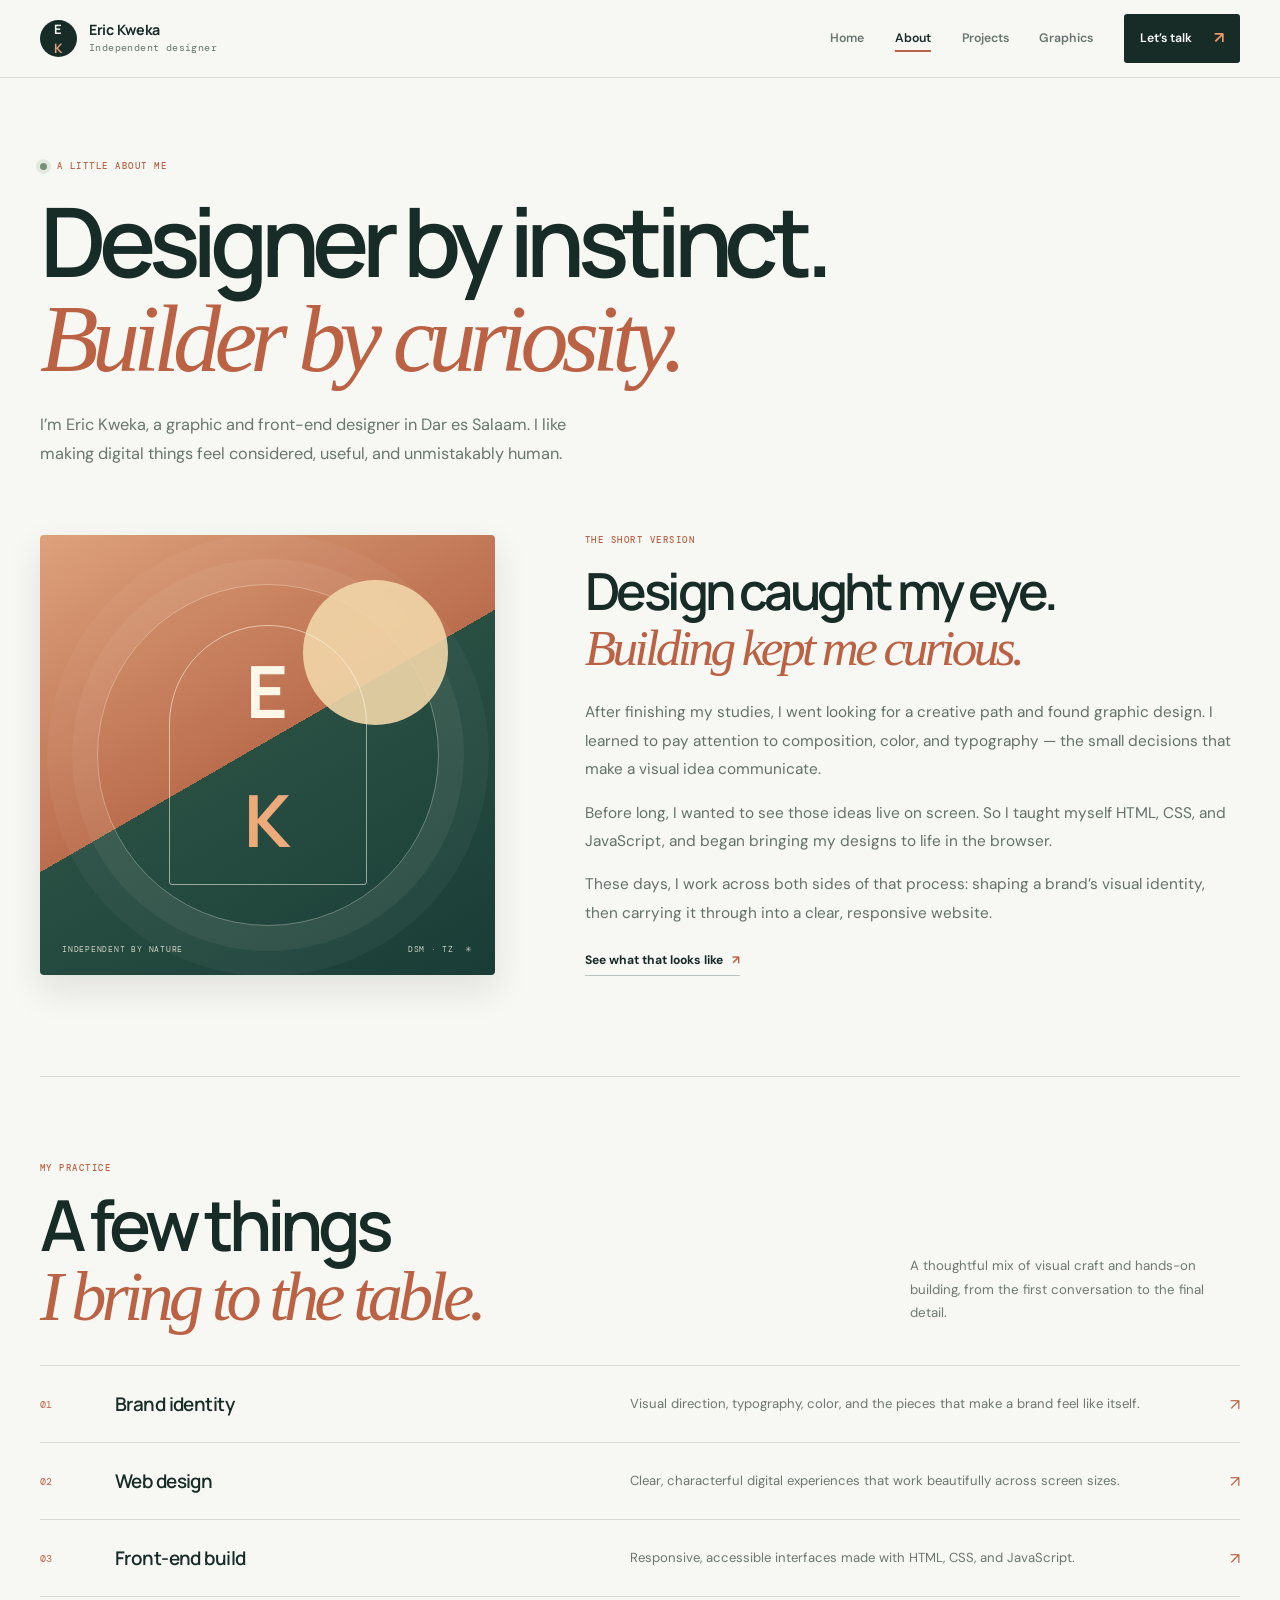
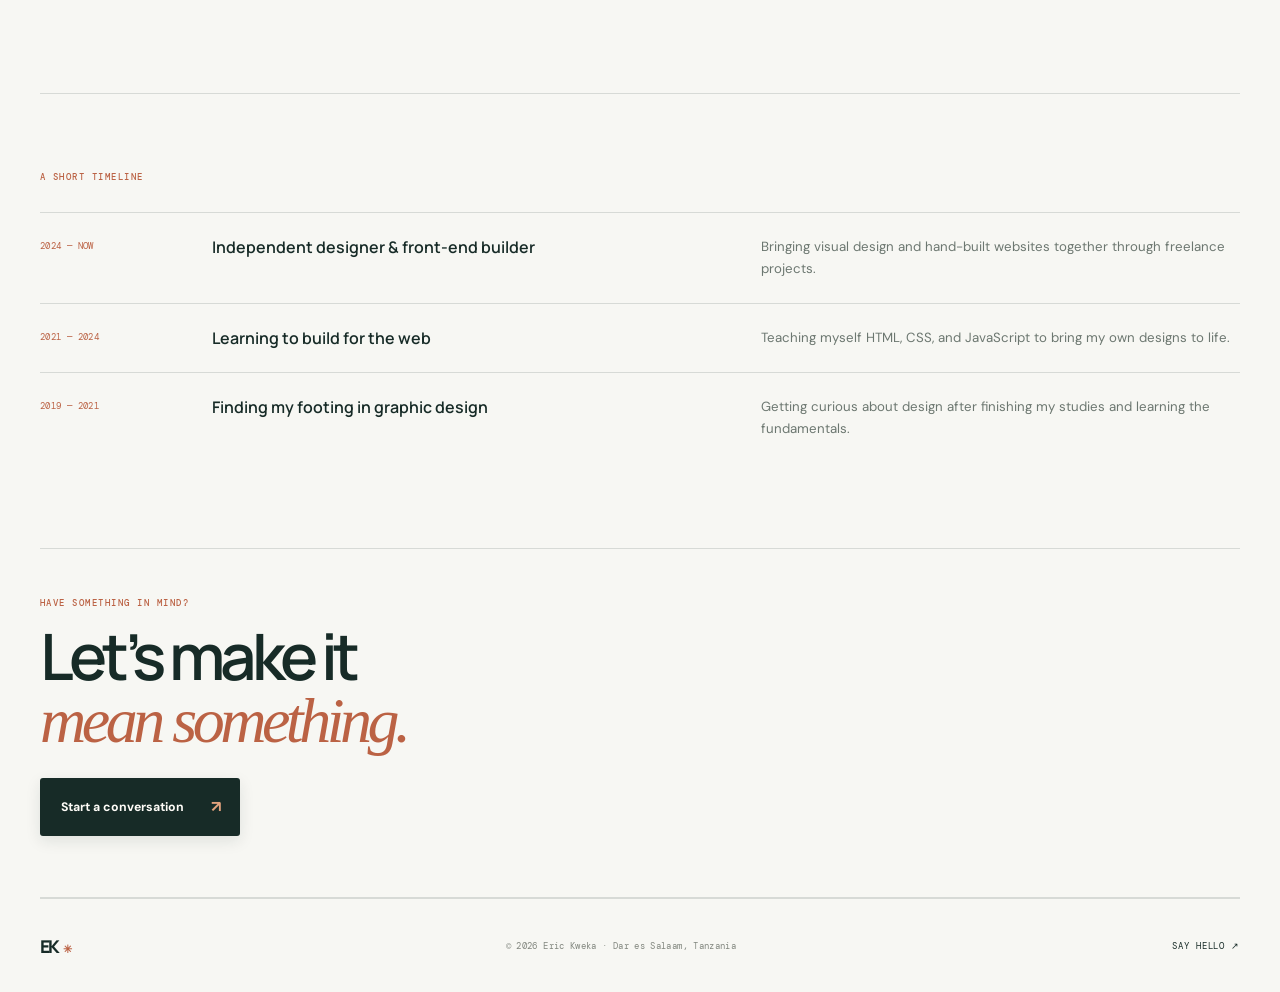
==== commit 839b25b2: "rededign" ====
--- a/about.html
+++ b/about.html
@@ -1,7 +1,7 @@
 <!doctype html>
 <html lang="en">
 <head>
-  <meta charset="utf-8"><meta name="viewport" content="width=device-width, initial-scale=1"><meta name="theme-color" content="#f4f1e9">
+  <meta charset="utf-8"><meta name="viewport" content="width=device-width, initial-scale=1"><meta name="theme-color" content="#f7f7f3">
   <meta name="description" content="Meet Eric Kweka, a graphic and front-end designer based in Dar es Salaam, Tanzania.">
   <title>About — Eric Kweka</title>
   <link rel="preconnect" href="https://fonts.googleapis.com"><link rel="preconnect" href="https://fonts.gstatic.com" crossorigin>
--- a/style.css
+++ b/style.css
@@ -71,3 +71,129 @@
 @media(max-width:680px){.graphic-grid{grid-template-columns:1fr;gap:35px;margin-bottom:65px}.graphic-art{height:clamp(350px,110vw,470px);padding:25px}.graphic-big{font-size:clamp(4rem,16vw,6rem)}.graphic-sun{width:150px;height:150px;right:35px}.graphic-art-four:before{width:195px;height:195px;right:22px}.graphic-fruit{right:71px;top:117px;font-size:6rem}}
 @media(max-width:900px){.graphic-art.graphic-photo{height:auto}}
 @media(max-width:680px){.graphic-art.graphic-photo{height:auto}}
+
+/* Portfolio polish: consistent surfaces, clearer hierarchy, and calmer motion */
+:root{
+  --paper:#f7f7f3;
+  --paper-light:#fff;
+  --ink:#172b27;
+  --ink-soft:#344d47;
+  --muted:#68766f;
+  --orange:#bb6244;
+  --orange-light:#e2a27d;
+  --line:rgba(23,43,39,.14);
+  --page:1200px;
+}
+body{background:var(--paper);color:var(--ink)}
+.wrap{width:min(var(--page),calc(100% - 80px))}
+.site-header{height:78px;padding-inline:max(40px,calc((100vw - var(--page))/2));background:rgba(247,247,243,.92);border-bottom-color:var(--line)}
+.wordmark-mark{border-radius:50%;transform:none;background:var(--ink)}
+.site-nav{gap:clamp(18px,2.4vw,34px)}
+.site-nav>a{color:var(--muted);transition:color .2s ease,background .2s ease,transform .2s ease}
+.site-nav>a:hover,.site-nav>a[aria-current=page]{color:var(--ink)}
+.site-nav>a[aria-current=page]:not(.nav-contact){text-decoration:underline;text-decoration-color:var(--orange);text-decoration-thickness:2px;text-underline-offset:8px}
+.site-nav .nav-contact{border-radius:3px;background:var(--ink);color:#fff;padding:11px 16px;transition:background .2s ease,transform .2s ease}
+.site-nav .nav-contact:hover{background:#29473f;transform:translateY(-1px)}
+.hero{padding-top:70px;column-gap:clamp(34px,6vw,80px)}
+.hero h1,.page-intro h1{letter-spacing:-.075em}
+.hero-intro,.page-lede{color:var(--muted)}
+.hero-visual{border-radius:4px 4px 42% 4px;box-shadow:0 22px 55px rgba(23,43,39,.12)}
+.hero-visual:before{border-radius:3px 3px 40% 3px}
+.button{border-radius:3px;transition:transform .22s ease,background .22s ease,box-shadow .22s ease}
+.button-dark{background:var(--ink);box-shadow:0 5px 15px rgba(23,43,39,.1)}
+.button-dark:hover{background:#29473f;box-shadow:0 9px 22px rgba(23,43,39,.15)}
+.button-light{border-radius:3px}
+.text-link{transition:color .2s ease,border-color .2s ease}
+.intro-band{background:#eeeee7}
+.intro-band-inner{min-height:210px}
+.work-section{padding-top:104px;padding-bottom:105px}
+.section-heading{margin-bottom:32px}
+.work-grid{gap:24px}
+.work-art{border-radius:4px;box-shadow:0 12px 32px rgba(23,43,39,.08);transition:transform .3s ease,box-shadow .3s ease}
+.work-card:hover .work-art{transform:translateY(-4px);box-shadow:0 19px 40px rgba(23,43,39,.14)}
+.work-card:focus-visible{outline:2px solid var(--orange);outline-offset:6px}
+.work-meta{padding-top:17px}
+.work-meta h3{letter-spacing:-.035em}
+.arrow-circle{transition:transform .22s ease,background .22s ease,color .22s ease}
+.work-card:hover .arrow-circle{transform:translate(2px,-2px)}
+.statement{background:radial-gradient(ellipse at 86% 12%,rgba(104,137,111,.26),transparent 35%),var(--ink)}
+.statement-inner{min-height:360px}
+.site-footer{border-top:1px solid var(--line);min-height:94px}
+.inner-page{padding-top:82px}
+.page-intro{margin-bottom:65px}
+.page-intro h1{line-height:.98}
+.about-art,.showcase-art,.graphic-art{border-radius:4px}
+.about-art{box-shadow:0 15px 36px rgba(23,43,39,.1)}
+.about-story{gap:clamp(42px,7vw,92px)}
+.about-capabilities{border-top:1px solid var(--line);border-bottom:1px solid var(--line)}
+.capability-list>div{transition:padding .2s ease,color .2s ease}
+.capability-list>div:hover{padding-inline:10px;color:var(--orange)}
+.project-showcase{gap:clamp(42px,7vw,92px);padding-bottom:88px}
+.project-showcase+.project-showcase{padding-top:76px}
+.showcase-art{box-shadow:0 16px 40px rgba(23,43,39,.1);transition:transform .3s ease,box-shadow .3s ease}
+.project-showcase:hover .showcase-art{transform:translateY(-3px);box-shadow:0 22px 48px rgba(23,43,39,.14)}
+.showcase-copy h2{letter-spacing:-.075em}
+.project-facts>div{gap:12px}
+.project-note{display:block;margin-top:14px;color:var(--muted);font-size:.72rem;line-height:1.6}
+.project-end{padding-top:48px}
+.contact-layout{overflow:hidden;border:1px solid var(--line);border-radius:4px;box-shadow:0 16px 42px rgba(23,43,39,.08)}
+.contact-aside{background:radial-gradient(ellipse at 15% 90%,rgba(83,120,93,.32),transparent 43%),var(--ink)}
+.form-field input,.form-field textarea{border-radius:3px;transition:border-color .2s ease,box-shadow .2s ease,background .2s ease}
+.form-field input:focus,.form-field textarea:focus{box-shadow:0 0 0 3px rgba(187,98,68,.13)}
+.graphic-grid{gap:48px 26px}
+.graphic-art.graphic-photo img{border-radius:4px}
+.graphic-meta{padding-top:15px}
+.graphic-card{transition:transform .25s ease}
+.graphic-card:hover{transform:translateY(-3px)}
+.project-card{min-width:0;overflow:hidden;border:1px solid var(--line);border-radius:4px;background:var(--paper-light);box-shadow:0 12px 32px rgba(23,43,39,.07);transition:transform .25s ease,box-shadow .25s ease}
+.project-card:hover{transform:translateY(-4px);box-shadow:0 18px 38px rgba(23,43,39,.12)}
+.project-thumb{height:245px;position:relative;overflow:hidden;background:linear-gradient(145deg,#d7a183,#bd684c 56%,#345847);isolation:isolate}
+.project-card:nth-child(2) .project-thumb{background:linear-gradient(145deg,#c5d5d2,#678b83 54%,#193e38)}
+.project-thumb:before{content:"";position:absolute;width:185px;height:185px;top:28px;right:12%;border-radius:50%;background:rgba(255,231,181,.76);box-shadow:0 0 0 22px rgba(255,231,181,.12),0 0 50px rgba(255,231,181,.2)}
+.project-card:nth-child(2) .project-thumb:before{background:rgba(251,244,219,.74);box-shadow:0 0 0 22px rgba(251,244,219,.1),0 0 50px rgba(251,244,219,.18)}
+.project-thumb svg{z-index:1;opacity:.62}
+.project-body{padding:24px 25px 25px}
+.project-body .tag{display:inline-block;margin-bottom:12px;color:var(--orange);font:500 .58rem/1.4 var(--mono);letter-spacing:.12em;text-transform:uppercase}
+.project-body h3{margin:0 0 10px;font:600 1.35rem/1.15 var(--display);letter-spacing:-.045em;color:var(--ink)}
+.project-body>p{min-height:5.1em;margin:0;color:var(--muted);font-size:.83rem;line-height:1.75}
+.project-links{display:flex;flex-wrap:wrap;gap:10px;margin-top:20px}
+.project-links a{display:inline-flex;align-items:center;justify-content:center;min-height:38px;padding:9px 13px;border:1px solid var(--line);border-radius:3px;color:var(--ink);font-size:.68rem;font-weight:700;transition:color .2s ease,background .2s ease,border-color .2s ease}
+.project-links a:hover{border-color:var(--ink);background:var(--ink);color:#fff}
+a,button{-webkit-tap-highlight-color:transparent}
+@media(max-width:900px){
+  .wrap{width:calc(100% - 56px)}
+  .site-header{padding-inline:28px}
+  .hero{padding-top:54px;column-gap:30px}
+  .hero-visual{height:410px}
+  .work-section{padding-top:82px;padding-bottom:82px}
+  .work-art{height:340px}
+  .project-showcase{gap:36px}
+  .inner-page{padding-top:66px}
+}
+@media(max-width:680px){
+  .wrap{width:calc(100% - 40px)}
+  .site-header{height:68px;padding-inline:20px}
+  .site-nav{gap:0}
+  .site-nav>a[aria-current=page]:not(.nav-contact){text-decoration:none;color:var(--orange)}
+  .hero{padding-top:40px}
+  .hero-copy{padding-bottom:22px}
+  .hero h1{font-size:clamp(3.55rem,14vw,5.2rem)}
+  .hero-visual{height:320px}
+  .intro-band-inner{min-height:0}
+  .work-section{padding-top:64px;padding-bottom:65px}
+  .work-art{height:clamp(260px,80vw,350px)}
+  .project-thumb{height:clamp(210px,62vw,280px)}
+  .project-body{padding:20px}
+  .project-body>p{min-height:0}
+  .statement-inner{min-height:0}
+  .inner-page{padding-top:52px}
+  .page-intro{margin-bottom:44px}
+  .project-showcase{gap:22px;padding-bottom:56px}
+  .project-showcase+.project-showcase{padding-top:54px}
+  .project-showcase:hover .showcase-art{transform:none}
+  .contact-layout{border-radius:3px}
+  .site-footer{grid-template-columns:35px 1fr auto;gap:8px}
+}
+@media(prefers-reduced-motion:reduce){
+  .work-art,.showcase-art,.graphic-card,.capability-list>div,.button,.site-nav>a,.arrow-circle{transition:none!important}
+}
